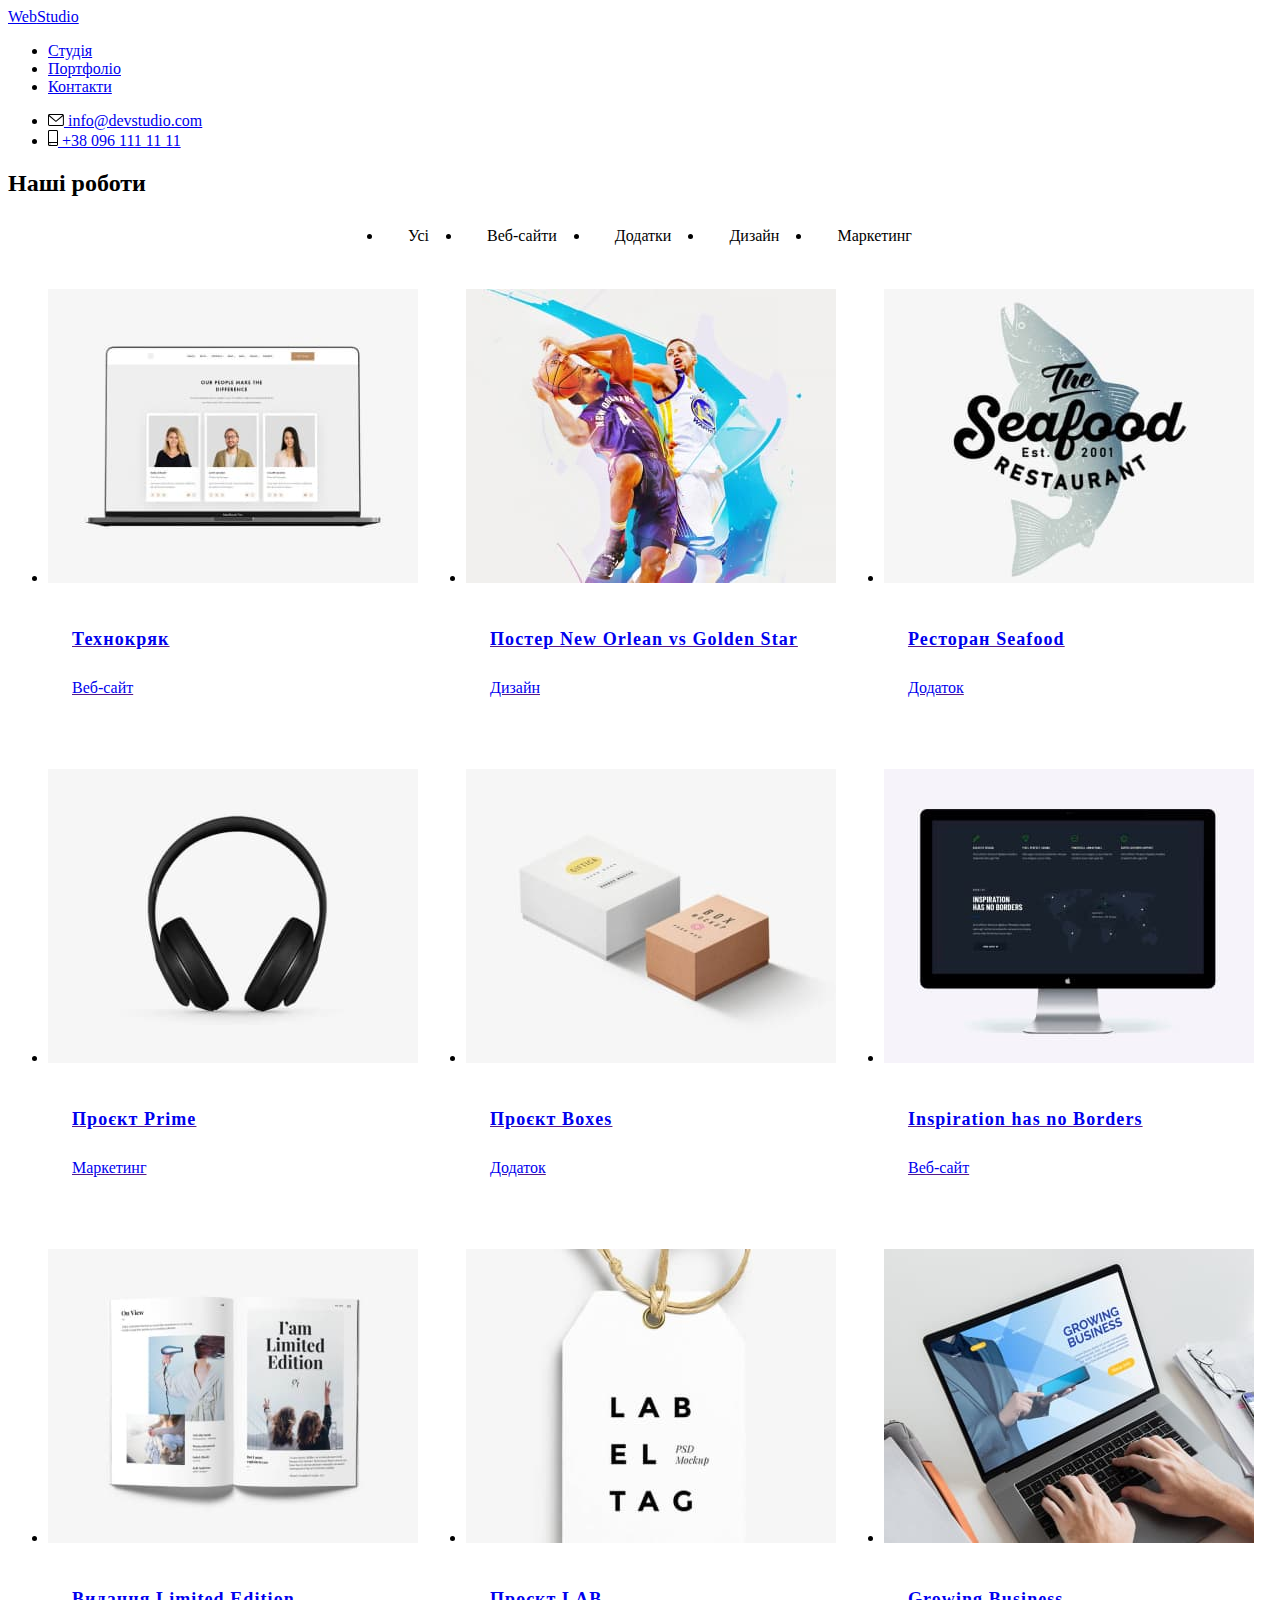
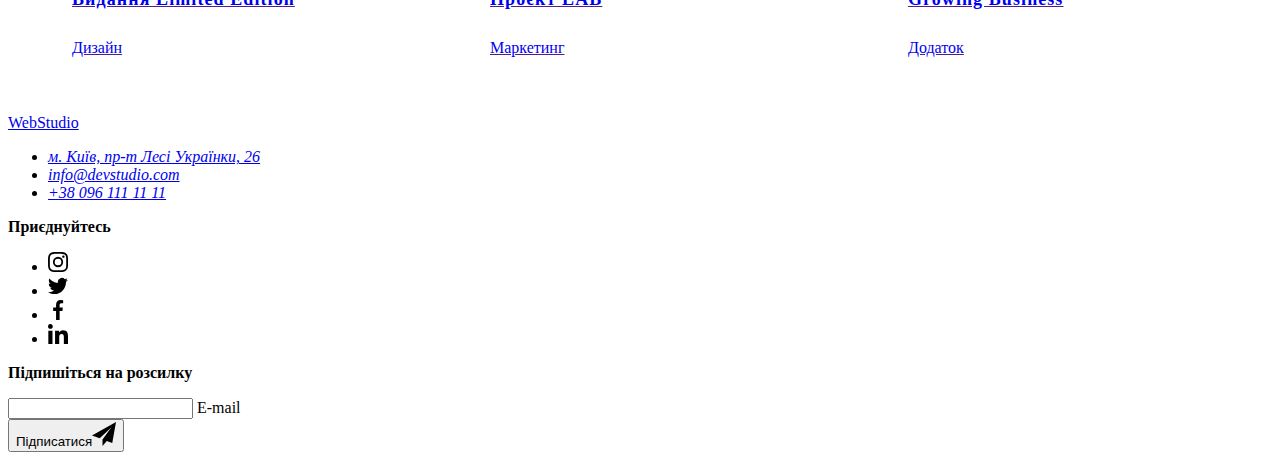
==== portfolio.html @ 1784bf15 "copied files" ====
<!DOCTYPE html>
<html lang="uk">
  <head>
    <meta charset="UTF-8" />
    <meta http-equiv="X-UA-Compatible" content="IE=edge" />
    <meta name="viewport" content="width=device-width, initial-scale=1.0" />
    <title>Портфоліо</title>
    <link rel="preconnect" href="https://fonts.googleapis.com" />
    <link rel="preconnect" href="https://fonts.gstatic.com" crossorigin />
    <link
      href="https://fonts.googleapis.com/css2?family=Raleway:wght@700&family=Roboto:wght@400;500;700;900&display=swap"
      rel="stylesheet"
    />
    <link rel="stylesheet" href="./css/styles.css" />
  </head>

  <body>
    <header class="header">
      <div class="container main-menu">
        <a href="./index.html" class="logo no-decoration">
          <span class="accent-logo">Web</span>Studio
        </a>
        <nav>
          <ul class="menu style-none">
            <li class="menu-item">
              <a class="menu-link no-decoration" href="./index.html">Студія</a>
            </li>
            <li class="menu-item">
              <a class="menu-link current no-decoration" href="./portfolio.html">Портфоліо</a>
            </li>
            <li class="menu-item">
              <a class="menu-link no-decoration" href="#contacts">Контакти</a>
            </li>
          </ul>
        </nav>
        <ul class="communication-list style-none">
          <li class="communication-item">
            <a
              class="communication-link no-decoration"
              href="mailto:info@devstudio.com"
              rel="noopener noreferrer nofollow"
              target="_blank"
            >
              <svg width="16" height="12" class="icon-communication">
                <use href="./images/sprite.svg#envelope"></use>
              </svg>
              info@devstudio.com</a
            >
          </li>
          <li class="communication-item">
            <a class="communication-link no-decoration" href="tel:+380961111111">
              <svg width="10" height="16" class="icon-communication">
                <use href="./images/sprite.svg#smartphone"></use>
              </svg>
              +38 096 111 11 11</a
            >
          </li>
        </ul>
      </div>
    </header>

    <main>
      <!-- Portfolio section -->
      <section class="portfolio section">
        <div class="container">
          <h2 class="visually-hidden">Наші роботи</h2>
          <ul class="projects-filter style-none">
            <li class="filter-item">
              <button type="button" class="filter-btn cursor">Усі</button>
            </li>
            <li class="filter-item">
              <button type="button" class="filter-btn cursor">Веб-сайти</button>
            </li>
            <li class="filter-item">
              <button type="button" class="filter-btn cursor">Додатки</button>
            </li>
            <li class="filter-item">
              <button type="button" class="filter-btn cursor">Дизайн</button>
            </li>
            <li class="filter-item">
              <button type="button" class="filter-btn cursor">Маркетинг</button>
            </li>
          </ul>
          <ul class="projects-list style-none">
            <li class="projects-item">
              <a href="" class="project-link no-decoration">
                <div class="project-thumb">
                  <img
                    class="full-width"
                    src="./images/portfolio/technokriak.jpg"
                    alt="веб-сайт компанії на екрані ноутбука"
                    width="370"
                    height="294"
                  />
                  <p class="project-details">
                    Ресурс пропонує комплексні пропозиції з різним рівнем функціоналу та сервісів.
                    Все це дозволить відвідувачу отримати вичерпні відомості про компанію чи
                    приватну особу.
                  </p>
                </div>

                <div class="title-wrap">
                  <h3 class="project-title">Технокряк</h3>
                  <p class="project-desc">Веб-сайт</p>
                </div>
              </a>
            </li>
            <li class="projects-item">
              <a href="" class="project-link no-decoration">
                <div class="project-thumb">
                  <img
                    class="full-width"
                    src="./images/portfolio/poster.jpg"
                    alt="баскетболісти борються за м'яч"
                    width="370"
                    height="294"
                  />
                  <p class="project-details">
                    Ресурс пропонує комплексні пропозиції з різним рівнем функціоналу та сервісів.
                    Все це дозволить відвідувачу отримати вичерпні відомості про компанію чи
                    приватну особу.
                  </p>
                </div>

                <div class="title-wrap">
                  <h3 class="project-title">Постер New Orlean vs Golden Star</h3>
                  <p class="project-desc">Дизайн</p>
                </div>
              </a>
            </li>
            <li class="projects-item">
              <a href="" class="project-link no-decoration">
                <div class="project-thumb">
                  <img
                    class="full-width"
                    src="./images/portfolio/restaurant.jpg"
                    alt="логотип ресторану"
                    width="370"
                    height="294"
                  />
                  <p class="project-details">
                    Ресурс пропонує комплексні пропозиції з різним рівнем функціоналу та сервісів.
                    Все це дозволить відвідувачу отримати вичерпні відомості про компанію чи
                    приватну особу.
                  </p>
                </div>

                <div class="title-wrap">
                  <h3 class="project-title">Ресторан Seafood</h3>
                  <p class="project-desc">Додаток</p>
                </div>
              </a>
            </li>
            <li class="projects-item">
              
              <a href="" class="project-link no-decoration">
                <div class="project-thumb">
<img
                  class="full-width"
                  src="./images/portfolio/project-prime.jpg"
                  alt="навушники"
                  width="370"
                  height="294"
                />
                <p class="project-details">
                  Ресурс пропонує комплексні пропозиції з різним рівнем функціоналу та сервісів. Все
                  це дозволить відвідувачу отримати вичерпні відомості про компанію чи приватну
                  особу.
                </p>
                </div>
                
                <div class="title-wrap">
                  <h3 class="project-title">Проєкт Prime</h3>
                  <p class="project-desc">Маркетинг</p>
                </div>
              </a>
            </li>
            <li class="projects-item">
                            <a href="" class="project-link no-decoration">
                
                <div class="project-thumb">
<img
                  class="full-width"
                  src="./images/portfolio/project-boxes.jpg"
                  alt="різноманітні коробки"
                  width="370"
                  height="294"
                />
                 <p class="project-details">
                  Ресурс пропонує комплексні пропозиції з різним рівнем функціоналу та сервісів. Все
                  це дозволить відвідувачу отримати вичерпні відомості про компанію чи приватну
                  особу.
                </p>
                </div>              
                <div class="title-wrap">
                  <h3 class="project-title">Проєкт Boxes</h3>
                  <p class="project-desc">Додаток</p>
                </div>
              </a>
            </li>
            <li class="projects-item">
              <a href="" class="project-link no-decoration">
                <div class="project-thumb">
                   <img
                  class="full-width"
                  src="./images/portfolio/website.jpg"
                  alt="веб-сайт компанії на екрані комп'ютера"
                  width="370"
                  height="294"
                />
                 <p class="project-details">
                  Ресурс пропонує комплексні пропозиції з різним рівнем функціоналу та сервісів. Все
                  це дозволить відвідувачу отримати вичерпні відомості про компанію чи приватну
                  особу.
                </p>
                </div>
               
                <div class="title-wrap">
                  <h3 class="project-title">Inspiration has no Borders</h3>
                  <p class="project-desc">Веб-сайт</p>
                </div>
              </a>
            </li>
            <li class="projects-item">
              <a href="" class="project-link no-decoration">
                <div class="project-thumb">
                  <img
                  class="full-width"
                  src="./images/portfolio/publication.jpg"
                  alt="розворот журналу"
                  width="370"
                  height="294"
                />
                 <p class="project-details">
                  Ресурс пропонує комплексні пропозиції з різним рівнем функціоналу та сервісів. Все
                  це дозволить відвідувачу отримати вичерпні відомості про компанію чи приватну
                  особу.
                </p>
                </div>
                
                <div class="title-wrap">
                  <h3 class="project-title">Видання Limited Edition</h3>
                  <p class="project-desc">Дизайн</p>
                </div>
              </a>
            </li>
            <li class="projects-item">
              <a href="" class="project-link no-decoration">
                <div class="project-thumb">
                   <img
                  class="full-width"
                  src="images/portfolio/project-lab.jpg"
                  alt="лейбл для маркетингу"
                  width="370"
                  height="294"
                />
                 <p class="project-details">
                  Ресурс пропонує комплексні пропозиції з різним рівнем функціоналу та сервісів. Все
                  це дозволить відвідувачу отримати вичерпні відомості про компанію чи приватну
                  особу.
                </p>
                </div>
               
                <div class="title-wrap">
                  <h3 class="project-title">Проєкт LAB</h3>
                  <p class="project-desc">Маркетинг</p>
                </div>
              </a>
            </li>
            <li class="projects-item">
              <a href="" class="project-link no-decoration">
                <div class="project-thumb">
 <img
                  class="full-width"
                  src="./images/portfolio/buisness.jpg"
                  alt="людина працює на ноубуці з додатком"
                  width="370"
                  height="294"
                />
                 <p class="project-details">
                  Ресурс пропонує комплексні пропозиції з різним рівнем функціоналу та сервісів. Все
                  це дозволить відвідувачу отримати вичерпні відомості про компанію чи приватну
                  особу.
                </p>
                </div>
               
                <div class="title-wrap">
                  <h3 class="project-title">Growing Business</h3>
                  <p class="project-desc">Додаток</p>
                </div>
              </a>
            </li>
          </ul>
        </div>
      </section>
    </main>
   <footer id="contacts" class="footer">
      <div class="container footer-wrap">
        <div class="footer-contacts">
          <a href="./index.html" class="logo footer-logo no-decoration">
            <p lang="en"><span class="accent-logo">Web</span>Studio</p>
          </a>
          <address class="contacts">
            <ul class="contacts-list style-none">
              <li class="contacts-item">
                <a
                  href="https://goo.gl/maps/mMnY23ugtFwCM5wb8"
                  rel="noopener noreferrer nofollow"
                  target="_blank"
                  class="address no-decoration"
                  >м. Київ, пр-т Лесі Українки, 26</a
                >
              </li>
              <li class="contacts-item">
                <a
                  href="mailto:info@devstudio.com"
                  rel="noopener noreferrer nofollow"
                  target="_blank"
                  class="contacts-link no-decoration"
                  >info@devstudio.com</a
                >
              </li>
              <li class="contacts-item">
                <a href="tel:+380961111111" class="contacts-link no-decoration"
                  >+38 096 111 11 11</a
                >
              </li>
            </ul>
          </address>
        </div>
        <div class="follow">
          <p class="join"><strong>Приєднуйтесь</strong></p>
          <ul class="company-socials-list style-none">
            <li class="company-socials-item">
              <a href="" class="company-socials-link">
                <svg width="20" height="20" class="icon-company-socials">
                  <use href="./images/sprite.svg#instagram"></use>
                </svg>
              </a>
            </li>
            <li class="company-socials-item">
              <a href="" class="company-socials-link">
                <svg width="20" height="20" class="icon-company-socials">
                  <use href="./images/sprite.svg#twitter"></use>
                </svg>
              </a>
            </li>
            <li class="company-socials-item">
              <a href="" class="company-socials-link">
                <svg width="20" height="20" class="icon-company-socials">
                  <use href="./images/sprite.svg#facebook"></use></svg
              ></a>
            </li>
            <li class="company-socials-item">
              <a href="" class="company-socials-link">
                <svg width="20" height="20" class="icon-company-socials">
                  <use href="./images/sprite.svg#linkedin"></use>
                </svg>
              </a>
            </li>
          </ul>
        </div>
        <div class="mailing">
          <p class="mailing-title"><strong>Підпишіться на розсилку</strong></p>
          <form action="" class="mailing-form" id="mailing-form" method="post">
            <div class="mailing-field">
              <input type="email" class="mailing-input" name="mailing-email" />
              <label for="mailing-email" class="mailing-label">E-mail</label>
            </div>

            <button type="submit" class="mailing-btn">
              Підписатися<svg class="icon-send" width="24" height="24">
                <use href="./images/sprite.svg#send"></use>
              </svg>
            </button>
          </form>
        </div>
      </div>
    </footer>
  </body>
</html>
---- css/styles.css ----
/* Works */
/* Team Section */
/* Clients */
/* Portfolio Page */
/* portfolio-filter */
.projects-filter {
  display: flex;
  justify-content: center;
  margin-bottom: 34px;
}

.filter-item:not(:last-child) {
  margin-right: 8px;
}

.filter-btn {
  display: block;
  padding: 6px 25px;
  border: none;
  border-radius: 4px;

  background-color: var(--primary-btn-bg-color);
  color: var(--primary-title-color);
  transition: background-color 250ms cubic-bezier(0.4, 0, 0.2, 1),
    color 250ms cubic-bezier(0.4, 0, 0.2, 1), box-shadow 250ms cubic-bezier(0.4, 0, 0.2, 1);

  font-family: inherit;
  font-weight: 500;
  font-size: 16px;
  line-height: 1.62;
}

.filter-btn:focus,
.filter-btn:hover {
  background-color: var(--accent-color);
  color: var(--secondary-title-color);
  box-shadow: 0px 3px 1px rgba(0, 0, 0, 0.1), 0px 1px 2px rgba(0, 0, 0, 0.08),
    0px 2px 2px rgba(0, 0, 0, 0.12);
}

.filter-btn:active {
  background-color: var(--accent-color);
  color: var(--secondary-title-color);
  box-shadow: 0px 3px 1px rgba(0, 0, 0, 0.1), 0px 1px 2px rgba(0, 0, 0, 0.08),
    0px 2px 2px rgba(0, 0, 0, 0.12);
}

.projects-list {
  display: flex;
  flex-wrap: wrap;
  gap: 30px;
}

.projects-item {
  flex-basis: calc((100% - 60px) / 3);
}

.project-link {
  display: flex;
  flex-direction: column;
  transition: box-shadow 250ms cubic-bezier(0.4, 0, 0.2, 1);
}

.project-link:hover,
.project-link:focus {
  box-shadow: 0px 1px 1px rgba(0, 0, 0, 0.12), 0px 4px 4px rgba(0, 0, 0, 0.06),
    1px 4px 6px rgba(0, 0, 0, 0.16);
}

.project-thumb {
  position: relative;
  overflow: hidden;
}

.project-link:hover .project-details,
.project-link:focus .project-details {
  opacity: 1;
  transform: translateY(0);
}

.project-thumb img {
  display: block;
}

.project-details {
  position: absolute;
  top: 0;
  left: 0;
  height: 100%;
  padding: 63px 24px;

  color: var(--secondary-title-color);
  background-color: rgba(33, 150, 243, 0.9);

  font-size: 18px;
  line-height: 1.55;
  letter-spacing: var(--primary-letter-spacing);
  transform: translateY(100%);
  opacity: 0;
  transition: opacity 250ms cubic-bezier(0.4, 0, 0.2, 1),
    transform 250ms cubic-bezier(0.4, 0, 0.2, 1);
}

.title-wrap {
  padding: 20px 24px;
  border-bottom: 1px solid var(--primary-border-color);
  border-right: 1px solid var(--primary-border-color);
  border-left: 1px solid var(--primary-border-color);
}

.project-title {
  margin-bottom: 4px;
  font-weight: 700;

  color: var(--primary-title-color);

  font-size: 18px;
  line-height: 2;
  letter-spacing: 0.06em;
}

.project-desc {
  color: var(--main-text-color);

  line-height: 1.87;
}

/* Footer */
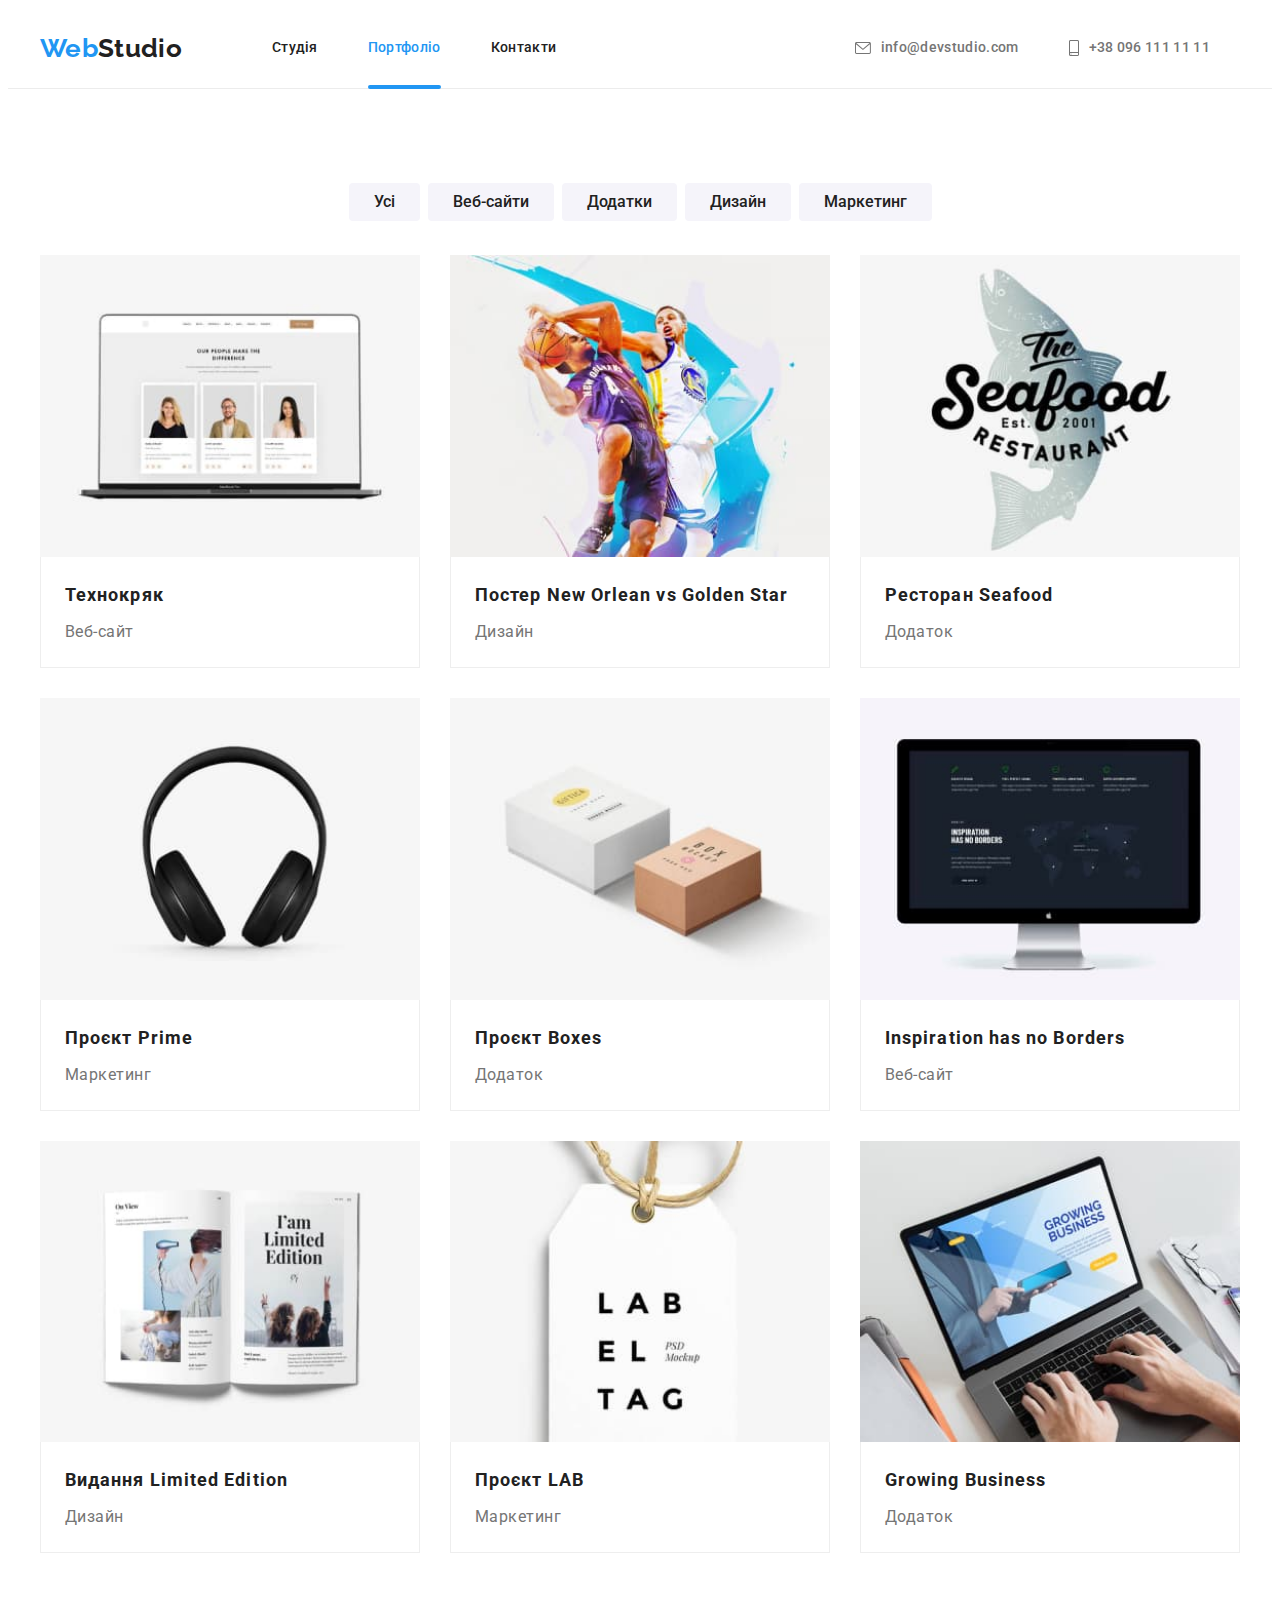
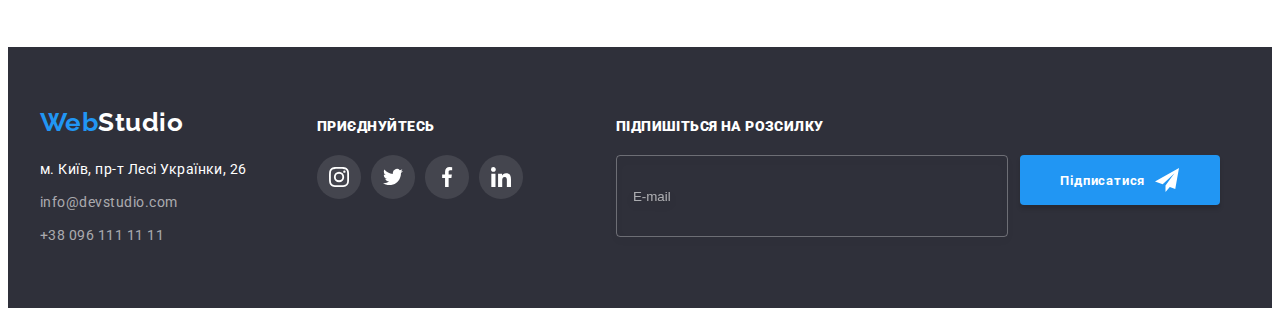
==== commit c6b40d1b: "refactoring portfolio" ====
--- a/portfolio.html
+++ b/portfolio.html
@@ -11,45 +11,45 @@
       href="https://fonts.googleapis.com/css2?family=Raleway:wght@700&family=Roboto:wght@400;500;700;900&display=swap"
       rel="stylesheet"
     />
-    <link rel="stylesheet" href="./css/styles.css" />
+    <link rel="stylesheet" href="./css/main.min.css" />
   </head>
 
   <body>
     <header class="header">
-      <div class="container main-menu">
+      <div class="container menu">
         <a href="./index.html" class="logo no-decoration">
-          <span class="accent-logo">Web</span>Studio
+          <span class="logo__accent">Web</span>Studio
         </a>
         <nav>
-          <ul class="menu style-none">
-            <li class="menu-item">
-              <a class="menu-link no-decoration" href="./index.html">Студія</a>
-            </li>
-            <li class="menu-item">
-              <a class="menu-link current no-decoration" href="./portfolio.html">Портфоліо</a>
-            </li>
-            <li class="menu-item">
-              <a class="menu-link no-decoration" href="#contacts">Контакти</a>
+          <ul class="menu__list style-none">
+            <li class="menu__item">
+              <a class="menu__link no-decoration" href="./index.html">Студія</a>
+            </li>
+            <li class="menu__item">
+              <a class="menu__link current no-decoration" href="./portfolio.html">Портфоліо</a>
+            </li>
+            <li class="menu__item">
+              <a class="menu__link no-decoration" href="#contacts">Контакти</a>
             </li>
           </ul>
         </nav>
-        <ul class="communication-list style-none">
-          <li class="communication-item">
+        <ul class="communication style-none">
+          <li class="communication__item">
             <a
-              class="communication-link no-decoration"
+              class="communication__link no-decoration"
               href="mailto:info@devstudio.com"
               rel="noopener noreferrer nofollow"
               target="_blank"
             >
-              <svg width="16" height="12" class="icon-communication">
+              <svg width="16" height="12" class="communication__icon">
                 <use href="./images/sprite.svg#envelope"></use>
               </svg>
               info@devstudio.com</a
             >
           </li>
-          <li class="communication-item">
-            <a class="communication-link no-decoration" href="tel:+380961111111">
-              <svg width="10" height="16" class="icon-communication">
+          <li class="communication__item">
+            <a class="communication__link no-decoration" href="tel:+380961111111">
+              <svg width="10" height="16" class="communication__icon">
                 <use href="./images/sprite.svg#smartphone"></use>
               </svg>
               +38 096 111 11 11</a
@@ -61,232 +61,230 @@
 
     <main>
       <!-- Portfolio section -->
-      <section class="portfolio section">
+      <section class="section portfolio">
         <div class="container">
           <h2 class="visually-hidden">Наші роботи</h2>
-          <ul class="projects-filter style-none">
-            <li class="filter-item">
-              <button type="button" class="filter-btn cursor">Усі</button>
-            </li>
-            <li class="filter-item">
-              <button type="button" class="filter-btn cursor">Веб-сайти</button>
-            </li>
-            <li class="filter-item">
-              <button type="button" class="filter-btn cursor">Додатки</button>
-            </li>
-            <li class="filter-item">
-              <button type="button" class="filter-btn cursor">Дизайн</button>
-            </li>
-            <li class="filter-item">
-              <button type="button" class="filter-btn cursor">Маркетинг</button>
+          <ul class="filter style-none">
+            <li class="filter__item">
+              <button type="button" class="filter__btn cursor">Усі</button>
+            </li>
+            <li class="filter__item">
+              <button type="button" class="filter__btn cursor">Веб-сайти</button>
+            </li>
+            <li class="filter__item">
+              <button type="button" class="filter__btn cursor">Додатки</button>
+            </li>
+            <li class="filter__item">
+              <button type="button" class="filter__btn cursor">Дизайн</button>
+            </li>
+            <li class="filter__item">
+              <button type="button" class="filter__btn cursor">Маркетинг</button>
             </li>
           </ul>
-          <ul class="projects-list style-none">
-            <li class="projects-item">
-              <a href="" class="project-link no-decoration">
-                <div class="project-thumb">
-                  <img
-                    class="full-width"
+          <ul class="portfolio__list style-none">
+            <li class="portfolio__item">
+              <a href="" class="portfolio__links no-decoration">
+                <div class="portfolio__thumbs">
+                  <img
+                    class="portfolio__img full-width"
                     src="./images/portfolio/technokriak.jpg"
                     alt="веб-сайт компанії на екрані ноутбука"
                     width="370"
                     height="294"
                   />
-                  <p class="project-details">
-                    Ресурс пропонує комплексні пропозиції з різним рівнем функціоналу та сервісів.
-                    Все це дозволить відвідувачу отримати вичерпні відомості про компанію чи
-                    приватну особу.
-                  </p>
-                </div>
-
-                <div class="title-wrap">
-                  <h3 class="project-title">Технокряк</h3>
-                  <p class="project-desc">Веб-сайт</p>
-                </div>
-              </a>
-            </li>
-            <li class="projects-item">
-              <a href="" class="project-link no-decoration">
-                <div class="project-thumb">
-                  <img
-                    class="full-width"
+                  <p class="portfolio__details">
+                    Ресурс пропонує комплексні пропозиції з різним рівнем функціоналу та сервісів.
+                    Все це дозволить відвідувачу отримати вичерпні відомості про компанію чи
+                    приватну особу.
+                  </p>
+                </div>
+
+                <div class="portfolio__titles__wrap">
+                  <h3 class="portfolio__titles">Технокряк</h3>
+                  <p class="portfolio__desc">Веб-сайт</p>
+                </div>
+              </a>
+            </li>
+            <li class="portfolio__item">
+              <a href="" class="portfolio__links no-decoration">
+                <div class="portfolio__thumbs">
+                  <img
+                    class="portfolio__img full-width"
                     src="./images/portfolio/poster.jpg"
                     alt="баскетболісти борються за м'яч"
                     width="370"
                     height="294"
                   />
-                  <p class="project-details">
-                    Ресурс пропонує комплексні пропозиції з різним рівнем функціоналу та сервісів.
-                    Все це дозволить відвідувачу отримати вичерпні відомості про компанію чи
-                    приватну особу.
-                  </p>
-                </div>
-
-                <div class="title-wrap">
-                  <h3 class="project-title">Постер New Orlean vs Golden Star</h3>
-                  <p class="project-desc">Дизайн</p>
-                </div>
-              </a>
-            </li>
-            <li class="projects-item">
-              <a href="" class="project-link no-decoration">
-                <div class="project-thumb">
-                  <img
-                    class="full-width"
+                  <p class="portfolio__details">
+                    Ресурс пропонує комплексні пропозиції з різним рівнем функціоналу та сервісів.
+                    Все це дозволить відвідувачу отримати вичерпні відомості про компанію чи
+                    приватну особу.
+                  </p>
+                </div>
+
+                <div class="portfolio__titles__wrap">
+                  <h3 class="portfolio__titles">Постер New Orlean vs Golden Star</h3>
+                  <p class="portfolio__desc">Дизайн</p>
+                </div>
+              </a>
+            </li>
+            <li class="portfolio__item">
+              <a href="" class="portfolio__links no-decoration">
+                <div class="portfolio__thumbs">
+                  <img
+                    class="portfolio__img full-width"
                     src="./images/portfolio/restaurant.jpg"
                     alt="логотип ресторану"
                     width="370"
                     height="294"
                   />
-                  <p class="project-details">
-                    Ресурс пропонує комплексні пропозиції з різним рівнем функціоналу та сервісів.
-                    Все це дозволить відвідувачу отримати вичерпні відомості про компанію чи
-                    приватну особу.
-                  </p>
-                </div>
-
-                <div class="title-wrap">
-                  <h3 class="project-title">Ресторан Seafood</h3>
-                  <p class="project-desc">Додаток</p>
-                </div>
-              </a>
-            </li>
-            <li class="projects-item">
-              
-              <a href="" class="project-link no-decoration">
-                <div class="project-thumb">
-<img
-                  class="full-width"
-                  src="./images/portfolio/project-prime.jpg"
-                  alt="навушники"
-                  width="370"
-                  height="294"
-                />
-                <p class="project-details">
-                  Ресурс пропонує комплексні пропозиції з різним рівнем функціоналу та сервісів. Все
-                  це дозволить відвідувачу отримати вичерпні відомості про компанію чи приватну
-                  особу.
-                </p>
-                </div>
-                
-                <div class="title-wrap">
-                  <h3 class="project-title">Проєкт Prime</h3>
-                  <p class="project-desc">Маркетинг</p>
-                </div>
-              </a>
-            </li>
-            <li class="projects-item">
-                            <a href="" class="project-link no-decoration">
-                
-                <div class="project-thumb">
-<img
-                  class="full-width"
-                  src="./images/portfolio/project-boxes.jpg"
-                  alt="різноманітні коробки"
-                  width="370"
-                  height="294"
-                />
-                 <p class="project-details">
-                  Ресурс пропонує комплексні пропозиції з різним рівнем функціоналу та сервісів. Все
-                  це дозволить відвідувачу отримати вичерпні відомості про компанію чи приватну
-                  особу.
-                </p>
-                </div>              
-                <div class="title-wrap">
-                  <h3 class="project-title">Проєкт Boxes</h3>
-                  <p class="project-desc">Додаток</p>
-                </div>
-              </a>
-            </li>
-            <li class="projects-item">
-              <a href="" class="project-link no-decoration">
-                <div class="project-thumb">
-                   <img
-                  class="full-width"
-                  src="./images/portfolio/website.jpg"
-                  alt="веб-сайт компанії на екрані комп'ютера"
-                  width="370"
-                  height="294"
-                />
-                 <p class="project-details">
-                  Ресурс пропонує комплексні пропозиції з різним рівнем функціоналу та сервісів. Все
-                  це дозволить відвідувачу отримати вичерпні відомості про компанію чи приватну
-                  особу.
-                </p>
-                </div>
-               
-                <div class="title-wrap">
-                  <h3 class="project-title">Inspiration has no Borders</h3>
-                  <p class="project-desc">Веб-сайт</p>
-                </div>
-              </a>
-            </li>
-            <li class="projects-item">
-              <a href="" class="project-link no-decoration">
-                <div class="project-thumb">
-                  <img
-                  class="full-width"
-                  src="./images/portfolio/publication.jpg"
-                  alt="розворот журналу"
-                  width="370"
-                  height="294"
-                />
-                 <p class="project-details">
-                  Ресурс пропонує комплексні пропозиції з різним рівнем функціоналу та сервісів. Все
-                  це дозволить відвідувачу отримати вичерпні відомості про компанію чи приватну
-                  особу.
-                </p>
-                </div>
-                
-                <div class="title-wrap">
-                  <h3 class="project-title">Видання Limited Edition</h3>
-                  <p class="project-desc">Дизайн</p>
-                </div>
-              </a>
-            </li>
-            <li class="projects-item">
-              <a href="" class="project-link no-decoration">
-                <div class="project-thumb">
-                   <img
-                  class="full-width"
-                  src="images/portfolio/project-lab.jpg"
-                  alt="лейбл для маркетингу"
-                  width="370"
-                  height="294"
-                />
-                 <p class="project-details">
-                  Ресурс пропонує комплексні пропозиції з різним рівнем функціоналу та сервісів. Все
-                  це дозволить відвідувачу отримати вичерпні відомості про компанію чи приватну
-                  особу.
-                </p>
-                </div>
-               
-                <div class="title-wrap">
-                  <h3 class="project-title">Проєкт LAB</h3>
-                  <p class="project-desc">Маркетинг</p>
-                </div>
-              </a>
-            </li>
-            <li class="projects-item">
-              <a href="" class="project-link no-decoration">
-                <div class="project-thumb">
- <img
-                  class="full-width"
-                  src="./images/portfolio/buisness.jpg"
-                  alt="людина працює на ноубуці з додатком"
-                  width="370"
-                  height="294"
-                />
-                 <p class="project-details">
-                  Ресурс пропонує комплексні пропозиції з різним рівнем функціоналу та сервісів. Все
-                  це дозволить відвідувачу отримати вичерпні відомості про компанію чи приватну
-                  особу.
-                </p>
-                </div>
-               
-                <div class="title-wrap">
-                  <h3 class="project-title">Growing Business</h3>
-                  <p class="project-desc">Додаток</p>
+                  <p class="portfolio__details">
+                    Ресурс пропонує комплексні пропозиції з різним рівнем функціоналу та сервісів.
+                    Все це дозволить відвідувачу отримати вичерпні відомості про компанію чи
+                    приватну особу.
+                  </p>
+                </div>
+
+                <div class="portfolio__titles__wrap">
+                  <h3 class="portfolio__titles">Ресторан Seafood</h3>
+                  <p class="portfolio__desc">Додаток</p>
+                </div>
+              </a>
+            </li>
+            <li class="portfolio__item">
+              <a href="" class="portfolio__links no-decoration">
+                <div class="portfolio__thumbs">
+                  <img
+                    class="portfolio__img full-width"
+                    src="./images/portfolio/project-prime.jpg"
+                    alt="навушники"
+                    width="370"
+                    height="294"
+                  />
+                  <p class="portfolio__details">
+                    Ресурс пропонує комплексні пропозиції з різним рівнем функціоналу та сервісів.
+                    Все це дозволить відвідувачу отримати вичерпні відомості про компанію чи
+                    приватну особу.
+                  </p>
+                </div>
+
+                <div class="portfolio__titles__wrap">
+                  <h3 class="portfolio__titles">Проєкт Prime</h3>
+                  <p class="portfolio__desc">Маркетинг</p>
+                </div>
+              </a>
+            </li>
+            <li class="portfolio__item">
+              <a href="" class="portfolio__links no-decoration">
+                <div class="portfolio__thumbs">
+                  <img
+                    class="portfolio__img full-width"
+                    src="./images/portfolio/project-boxes.jpg"
+                    alt="різноманітні коробки"
+                    width="370"
+                    height="294"
+                  />
+                  <p class="portfolio__details">
+                    Ресурс пропонує комплексні пропозиції з різним рівнем функціоналу та сервісів.
+                    Все це дозволить відвідувачу отримати вичерпні відомості про компанію чи
+                    приватну особу.
+                  </p>
+                </div>
+                <div class="portfolio__titles__wrap">
+                  <h3 class="portfolio__titles">Проєкт Boxes</h3>
+                  <p class="portfolio__desc">Додаток</p>
+                </div>
+              </a>
+            </li>
+            <li class="portfolio__item">
+              <a href="" class="portfolio__links no-decoration">
+                <div class="portfolio__thumbs">
+                  <img
+                    class="portfolio__img full-width"
+                    src="./images/portfolio/website.jpg"
+                    alt="веб-сайт компанії на екрані комп'ютера"
+                    width="370"
+                    height="294"
+                  />
+                  <p class="portfolio__details">
+                    Ресурс пропонує комплексні пропозиції з різним рівнем функціоналу та сервісів.
+                    Все це дозволить відвідувачу отримати вичерпні відомості про компанію чи
+                    приватну особу.
+                  </p>
+                </div>
+
+                <div class="portfolio__titles__wrap">
+                  <h3 class="portfolio__titles">Inspiration has no Borders</h3>
+                  <p class="portfolio__desc">Веб-сайт</p>
+                </div>
+              </a>
+            </li>
+            <li class="portfolio__item">
+              <a href="" class="portfolio__links no-decoration">
+                <div class="portfolio__thumbs">
+                  <img
+                    class="portfolio__img full-width"
+                    src="./images/portfolio/publication.jpg"
+                    alt="розворот журналу"
+                    width="370"
+                    height="294"
+                  />
+                  <p class="portfolio__details">
+                    Ресурс пропонує комплексні пропозиції з різним рівнем функціоналу та сервісів.
+                    Все це дозволить відвідувачу отримати вичерпні відомості про компанію чи
+                    приватну особу.
+                  </p>
+                </div>
+
+                <div class="portfolio__titles__wrap">
+                  <h3 class="portfolio__titles">Видання Limited Edition</h3>
+                  <p class="portfolio__desc">Дизайн</p>
+                </div>
+              </a>
+            </li>
+            <li class="portfolio__item">
+              <a href="" class="portfolio__links no-decoration">
+                <div class="portfolio__thumbs">
+                  <img
+                    class="portfolio__img full-width"
+                    src="images/portfolio/project-lab.jpg"
+                    alt="лейбл для маркетингу"
+                    width="370"
+                    height="294"
+                  />
+                  <p class="portfolio__details">
+                    Ресурс пропонує комплексні пропозиції з різним рівнем функціоналу та сервісів.
+                    Все це дозволить відвідувачу отримати вичерпні відомості про компанію чи
+                    приватну особу.
+                  </p>
+                </div>
+
+                <div class="portfolio__titles__wrap">
+                  <h3 class="portfolio__titles">Проєкт LAB</h3>
+                  <p class="portfolio__desc">Маркетинг</p>
+                </div>
+              </a>
+            </li>
+            <li class="portfolio__item">
+              <a href="" class="portfolio__links no-decoration">
+                <div class="portfolio__thumbs">
+                  <img
+                    class="portfolio__img full-width"
+                    src="./images/portfolio/buisness.jpg"
+                    alt="людина працює на ноубуці з додатком"
+                    width="370"
+                    height="294"
+                  />
+                  <p class="portfolio__details">
+                    Ресурс пропонує комплексні пропозиції з різним рівнем функціоналу та сервісів.
+                    Все це дозволить відвідувачу отримати вичерпні відомості про компанію чи
+                    приватну особу.
+                  </p>
+                </div>
+
+                <div class="portfolio__titles__wrap">
+                  <h3 class="portfolio__titles">Growing Business</h3>
+                  <p class="portfolio__desc">Додаток</p>
                 </div>
               </a>
             </li>
@@ -294,34 +292,34 @@
         </div>
       </section>
     </main>
-   <footer id="contacts" class="footer">
-      <div class="container footer-wrap">
-        <div class="footer-contacts">
-          <a href="./index.html" class="logo footer-logo no-decoration">
-            <p lang="en"><span class="accent-logo">Web</span>Studio</p>
+    <footer id="contacts" class="footer">
+      <div class="container footer__wrap">
+        <div class="footer__contacts">
+          <a href="./index.html" class="logo footer__logo no-decoration">
+            <p lang="en"><span class="logo__accent">Web</span>Studio</p>
           </a>
           <address class="contacts">
-            <ul class="contacts-list style-none">
-              <li class="contacts-item">
+            <ul class="contacts__list style-none">
+              <li class="contacts__item">
                 <a
                   href="https://goo.gl/maps/mMnY23ugtFwCM5wb8"
                   rel="noopener noreferrer nofollow"
                   target="_blank"
-                  class="address no-decoration"
+                  class="contacts__address no-decoration"
                   >м. Київ, пр-т Лесі Українки, 26</a
                 >
               </li>
-              <li class="contacts-item">
+              <li class="contacts__item">
                 <a
                   href="mailto:info@devstudio.com"
                   rel="noopener noreferrer nofollow"
                   target="_blank"
-                  class="contacts-link no-decoration"
+                  class="contacts__link no-decoration"
                   >info@devstudio.com</a
                 >
               </li>
-              <li class="contacts-item">
-                <a href="tel:+380961111111" class="contacts-link no-decoration"
+              <li class="contacts__item">
+                <a href="tel:+380961111111" class="contacts__link no-decoration"
                   >+38 096 111 11 11</a
                 >
               </li>
@@ -329,31 +327,32 @@
           </address>
         </div>
         <div class="follow">
-          <p class="join"><strong>Приєднуйтесь</strong></p>
-          <ul class="company-socials-list style-none">
-            <li class="company-socials-item">
-              <a href="" class="company-socials-link">
-                <svg width="20" height="20" class="icon-company-socials">
+          <p class="follow__title"><strong>Приєднуйтесь</strong></p>
+          <ul class="socials style-none">
+            <li class="socials__item">
+              <a href="" class="socials__links footer-socials-link">
+                <svg width="20" height="20" class="socials__icon">
                   <use href="./images/sprite.svg#instagram"></use>
                 </svg>
               </a>
             </li>
-            <li class="company-socials-item">
-              <a href="" class="company-socials-link">
-                <svg width="20" height="20" class="icon-company-socials">
+            <li class="socials__item">
+              <a href="" class="socials__links footer-socials-link">
+                <svg width="20" height="20" class="socials__icon">
                   <use href="./images/sprite.svg#twitter"></use>
                 </svg>
               </a>
             </li>
-            <li class="company-socials-item">
-              <a href="" class="company-socials-link">
-                <svg width="20" height="20" class="icon-company-socials">
-                  <use href="./images/sprite.svg#facebook"></use></svg
-              ></a>
-            </li>
-            <li class="company-socials-item">
-              <a href="" class="company-socials-link">
-                <svg width="20" height="20" class="icon-company-socials">
+            <li class="socials__item">
+              <a href="" class="socials__links footer-socials-link">
+                <svg width="20" height="20" class="socials__icon">
+                  <use href="./images/sprite.svg#facebook"></use>
+                </svg>
+              </a>
+            </li>
+            <li class="socials__item">
+              <a href="" class="socials__links footer-socials-link">
+                <svg width="20" height="20" class="socials__icon">
                   <use href="./images/sprite.svg#linkedin"></use>
                 </svg>
               </a>
@@ -361,15 +360,11 @@
           </ul>
         </div>
         <div class="mailing">
-          <p class="mailing-title"><strong>Підпишіться на розсилку</strong></p>
-          <form action="" class="mailing-form" id="mailing-form" method="post">
-            <div class="mailing-field">
-              <input type="email" class="mailing-input" name="mailing-email" />
-              <label for="mailing-email" class="mailing-label">E-mail</label>
-            </div>
-
-            <button type="submit" class="mailing-btn">
-              Підписатися<svg class="icon-send" width="24" height="24">
+          <p class="mailing__title"><strong>Підпишіться на розсилку</strong></p>
+          <form action="" class="mailing__form" id="mailing-form" method="post">
+            <input type="email" class="mailing__input" name="mailing-email" placeholder="E-mail" />
+            <button type="submit" class="mailing__btn">
+              Підписатися<svg class="mailing__icon" width="24" height="24">
                 <use href="./images/sprite.svg#send"></use>
               </svg>
             </button>
--- a/css/main.min.css
+++ b/css/main.min.css
@@ -0,0 +1 @@
+:root{--primary-bg-color: #ffffff;--secondary-bg-color: #2f303a;--third-bg-color: #f5f4fa;--primary-btn-bg-color: #f5f4fa;--secondary-btn-bg-color: #2196f3;--third-btn-bg-color: #188ce8;--primary-title-color: #212121;--secondary-title-color: #ffffff;--primary-btn-text: #212121;--secondary-btn-color: #ffffff;--primary-border-color: #eeeeee;--main-text-color: #757575;--accent-color: #2196f3;--header-contact-link: #757575;--footer-contact-link: rgba(255, 255, 255, 0.6);--primary-font-family: "Roboto";--secondary-font-family: "Raleway";--primary-letter-spacing: 0.03em;--primary-socials-color: #afb1b8}h1,h2,h3,h4,h5,h6,p{margin:0;padding:0}ul{margin:0;padding:0}button{border:none}textarea{resize:none}.container{width:1200px;margin:0 auto;padding-left:15px;padding-right:15px}.no-decoration{text-decoration:none}.style-none{list-style:none}.full-width{display:block;width:100%;height:auto}.cursor{cursor:pointer}body{font-family:var(--primary-font-family),sans-serif;background-color:var(--main-bg-color);letter-spacing:var(--primary-letter-spacing)}.section{padding:94px 0}.section-title{margin-bottom:50px;font-weight:700;font-size:36px;text-align:center;line-height:1.17}.header{border-bottom:1px solid #ececec;line-height:1.14;letter-spacing:.02em}.menu{display:flex;align-items:center;position:relative}.menu__item:not(:last-child){margin-right:50px}.menu__list{display:flex}.menu__link{position:relative;display:block;padding:30px 0;color:var(--primary-title-color);transition:color 250ms cubic-bezier(0.4, 0, 0.2, 1);font-weight:500;font-size:14px}.menu__link:hover,.menu__link:focus{color:var(--accent-color)}.logo{display:block;margin-right:90px;color:var(--primary-title-color);font-family:var(--secondary-font-family),sans-serif;font-size:26px;font-weight:700;line-height:1.19}.logo__accent{color:var(--accent-color)}.current{color:var(--accent-color)}.current::after{position:absolute;bottom:-3px;left:0;display:block;width:100%;height:4px;content:"";background-color:#2196f3;border-radius:2px}.communication{display:flex;margin-left:auto}.communication__item{display:flex;align-items:center;margin-right:10px}.communication__link{display:flex;padding:32px 20px;justify-content:center;align-items:center;color:var(--header-contact-link);transition:color 250ms cubic-bezier(0.4, 0, 0.2, 1);font-weight:500;font-size:14px}.communication__link:hover,.communication__link:focus{color:var(--accent-color)}.communication__icon{margin-right:10px;fill:currentColor}.hero{max-width:1600px;margin:0 auto;padding:200px 0;background-color:#c4c4c4;background-image:linear-gradient(to right, rgba(47, 48, 58, 0.4), rgba(47, 48, 58, 0.4)),url(../images/header-background.jpg);background-position:center;background-repeat:no-repeat;background-size:cover;text-align:center;letter-spacing:.06em}.hero__title{max-width:695px;margin:0 auto;margin-bottom:30px;color:var(--secondary-title-color);font-weight:900;font-size:44px;line-height:1.36;text-transform:uppercase}.hero__btn{padding:10px 32px;background-color:var(--secondary-btn-bg-color);box-shadow:0px 4px 4px rgba(0,0,0,.15);border:none;border-radius:4px;color:var(--secondary-title-color);transition:background-color 250ms cubic-bezier(0.4, 0, 0.2, 1);font-family:inherit;font-weight:700;line-height:1.88}.hero__btn:active,.hero__btn:hover,.hero__btn:focus{background-color:var(--third-btn-bg-color)}.visually-hidden{position:absolute;width:1px;height:1px;margin:-1px;border:0;padding:0;white-space:nowrap;-webkit-clip-path:inset(100%);clip-path:inset(100%);clip:rect(0 0 0 0);overflow:hidden}.features{padding-bottom:0}.features__list{display:flex}.features__item:not(:last-child){margin-right:30px}.features__icon{display:flex;width:270px;height:120px;margin-bottom:30px;align-items:center;justify-content:center;background-color:#f5f4fa}.features__title{margin-bottom:10px;font-weight:700;font-size:14px;line-height:1.14;text-transform:uppercase}.features__desc{color:var(--main-text-color);font-size:14px;line-height:1.71}.works__list{display:flex}.works__item{position:relative;flex-basis:calc((100% - 60px)/3)}.works__item:not(:first-child){margin-left:30px}.works__title{position:absolute;bottom:0;display:flex;height:70px;width:100%;justify-content:center;align-items:center;color:var(--secondary-title-color);background-color:rgba(47,48,58,.8);transition:background 250ms cubic-bezier(0.4, 0, 0.2, 1),opacity 250ms cubic-bezier(0.4, 0, 0.2, 1);text-transform:uppercase;font-weight:700;line-height:1.17;letter-spacing:var(--primary-letter-spacing)}.works__title::before{background-color:rgba(47,48,58,.8)}.works__title:hover,.works__title:focus{background:linear-gradient(0deg, rgba(0, 0, 0, 0.2), rgba(0, 0, 0, 0.2)),#d9d9d9;opacity:1}.team{background-color:var(--third-bg-color)}.team__list{display:flex;gap:30px}.team__item{flex-basis:calc((100% - 90px)/4);background:var(--primary-bg-color);box-shadow:0px 1px 3px rgba(0,0,0,.12),0px 1px 1px rgba(0,0,0,.14),0px 2px 1px rgba(0,0,0,.2);border-radius:0px 0px 4px 4px}.team__member{padding:30px 32px}.team__names{margin-bottom:10px;color:var(--primary-title-color);text-align:center;line-height:1.19;font-weight:500}.team__positions{margin-bottom:16px;color:var(--main-text-color);text-align:center;line-height:1.19}.socials{display:flex}.socials__item:not(:last-child){margin-right:10px}.socials__links{width:44px;height:44px;border-radius:50%;display:flex;justify-content:center;align-items:center;color:var(--primary-socials-color);transition:color 250ms cubic-bezier(0.4, 0, 0.2, 1),background-color 250ms cubic-bezier(0.4, 0, 0.2, 1)}.socials__links:hover,.socials__links:focus{color:var(--secondary-btn-color);background-color:var(--accent-color)}.socials__icon{fill:currentColor}.clients__list{display:flex}.clients__item:not(:last-child){margin-right:30px}.clients__link{width:170px;height:92px;display:flex;justify-content:center;align-items:center;color:var(--primary-socials-color);border:1px solid var(--primary-socials-color);border-radius:4px;transition:border 250ms cubic-bezier(0.4, 0, 0.2, 1),color 250ms cubic-bezier(0.4, 0, 0.2, 1)}.clients__link:hover,.clients__link:focus{border:1px solid var(--accent-color);color:var(--accent-color)}.clients__icon{fill:currentColor}.filter{display:flex;justify-content:center;margin-bottom:34px}.filter__item:not(:last-child){margin-right:8px}.filter__btn{display:block;padding:6px 25px;border:none;border-radius:4px;background-color:var(--primary-btn-bg-color);color:var(--primary-title-color);transition:background-color 250ms cubic-bezier(0.4, 0, 0.2, 1),color 250ms cubic-bezier(0.4, 0, 0.2, 1),box-shadow 250ms cubic-bezier(0.4, 0, 0.2, 1);font-family:inherit;font-weight:500;font-size:16px;line-height:1.62}.filter__btn:focus,.filter__btn:hover{background-color:var(--accent-color);color:var(--secondary-title-color);box-shadow:0px 3px 1px rgba(0,0,0,.1),0px 1px 2px rgba(0,0,0,.08),0px 2px 2px rgba(0,0,0,.12)}.filter__btn:active{background-color:var(--accent-color);color:var(--secondary-title-color);box-shadow:0px 3px 1px rgba(0,0,0,.1),0px 1px 2px rgba(0,0,0,.08),0px 2px 2px rgba(0,0,0,.12)}.portfolio__list{display:flex;flex-wrap:wrap;gap:30px}.portfolio__item{flex-basis:calc((100% - 60px)/3)}.portfolio__links{display:flex;flex-direction:column;transition:box-shadow 250ms cubic-bezier(0.4, 0, 0.2, 1)}.portfolio__links:hover,.portfolio__links:focus{box-shadow:0px 1px 1px rgba(0,0,0,.12),0px 4px 4px rgba(0,0,0,.06),1px 4px 6px rgba(0,0,0,.16)}.portfolio__links:hover .portfolio__details,.portfolio__links:focus .portfolio__details{opacity:1;transform:translateY(0)}.portfolio__thumbs{position:relative;overflow:hidden}.portfolio__img{display:block}.portfolio__details{position:absolute;top:0;left:0;height:100%;padding:63px 24px;color:var(--secondary-title-color);background-color:rgba(33,150,243,.9);font-size:18px;line-height:1.55;letter-spacing:var(--primary-letter-spacing);transform:translateY(100%);opacity:0;transition:opacity 250ms cubic-bezier(0.4, 0, 0.2, 1),transform 250ms cubic-bezier(0.4, 0, 0.2, 1)}.portfolio__titles{margin-bottom:4px;font-weight:700;color:var(--primary-title-color);font-size:18px;line-height:2;letter-spacing:.06em}.portfolio__titles__wrap{padding:20px 24px;border-bottom:1px solid var(--primary-border-color);border-right:1px solid var(--primary-border-color);border-left:1px solid var(--primary-border-color)}.portfolio__desc{color:var(--main-text-color);line-height:1.87}.footer{padding-top:60px;padding-bottom:60px;background-color:var(--secondary-bg-color)}.footer__wrap{display:flex;align-items:baseline}.footer__contacts{margin-right:70px}.footer__logo{margin-bottom:20px;margin-right:0;color:var(--secondary-title-color)}.contacts{font-style:normal}.contacts__item{font-size:14px;line-height:1.71}.contacts__item:not(:last-child){margin-bottom:9px}.contacts__address{display:block;color:var(--secondary-title-color);transition:color 250ms cubic-bezier(0.4, 0, 0.2, 1)}.contacts__address:hover,.contacts__address:focus{color:var(--accent-color)}.contacts__link{display:block;color:var(--footer-contact-link);transition:color 250ms cubic-bezier(0.4, 0, 0.2, 1)}.contacts__link:hover,.contacts__link:focus{color:var(--accent-color)}.follow{margin-right:93px}.follow__title{margin-bottom:20px;color:var(--secondary-title-color);font-weight:700;font-size:14px;line-height:1.14;text-transform:uppercase}.footer-socials-link{background-color:rgba(255,255,255,.1);color:var(--secondary-btn-color);transition:background-color 250ms cubic-bezier(0.4, 0, 0.2, 1)}.mailing__form{display:flex;justify-content:space-between}.mailing__title{margin-bottom:20px;color:var(--secondary-title-color);font-weight:700;font-size:14px;line-height:1.14;letter-spacing:var(--primary-letter-spacing);text-transform:uppercase}.mailing__input{width:358px;height:50px;padding:15px 16px;margin-right:12px;background-color:rgba(0,0,0,0);outline:none;border:1px solid rgba(255,255,255,.3);filter:drop-shadow(0px 4px 4px rgba(0, 0, 0, 0.15));border-radius:4px;color:rgba(255,255,255,.6);transform:border 250ms cubic-bezier(0.4, 0, 0.2, 1)}.mailing__input::-moz-placeholder{color:rgba(255,255,255,.6)}.mailing__input:-ms-input-placeholder{color:rgba(255,255,255,.6)}.mailing__input::placeholder{color:rgba(255,255,255,.6)}.mailing__input:hover,.mailing__input:focus{border:1px solid var(--accent-color)}.mailing__btn{width:200px;height:50px;display:flex;align-items:center;justify-content:center;padding:10px;background-color:var(--secondary-btn-bg-color);color:var(--secondary-title-color);box-shadow:0px 4px 4px rgba(0,0,0,.15);border-radius:4px;font-family:inherit;font-weight:700;line-height:1.88;text-align:center;letter-spacing:.06em}.mailing__icon{margin-left:10px;fill:var(--secondary-title-color)}.backdrop{visibility:visible;position:fixed;top:0;left:0;width:100%;height:100%;opacity:1;background-color:rgba(0,0,0,.2);transition:opacity 250ms cubic-bezier(0.4, 0, 0.2, 1),visibility 250ms cubic-bezier(0.4, 0, 0.2, 1)}.is-hidden{opacity:0;visibility:hidden;pointer-events:none}.backdrop.is-hidden .modal{transform:translate(-50%, -50%) scale(0.8)}.modal{position:absolute;top:50%;left:50%;transform:translate(-50%, -50%) scale(1);min-width:528px;min-height:581px;padding:40px;background-color:var(--primary-bg-color);box-shadow:0px 1px 3px rgba(0,0,0,.12),0px 1px 1px rgba(0,0,0,.14),0px 2px 1px rgba(0,0,0,.2);border-radius:4px;transition:transform 250ms cubic-bezier(0.4, 0, 0.2, 1)}.modal__title{margin-bottom:12px;font-weight:700;font-size:20px;line-height:1.15;text-align:center;letter-spacing:var(--primary-letter-spacing);color:var(--primary-title-color)}.modal__close{position:absolute;top:8px;right:8px;width:30px;height:30px;display:flex;align-items:center;justify-content:center;background-color:var(--primary-bg-color);border-radius:50%;border:1px solid rgba(0,0,0,.1);cursor:pointer}.modal__close:hover .modal__icon,.modal__close:focus .modal__icon{fill:var(--accent-color)}.modal__icon{fill:#000;transition:fill 250ms cubic-bezier(0.4, 0, 0.2, 1)}.no-scroll{overflow:hidden}@-webkit-keyframes appearModal{0%{opacity:1;transform:scale(1)}100%{opacity:0;transform:scale(0.7)}}@keyframes appearModal{0%{opacity:1;transform:scale(1)}100%{opacity:0;transform:scale(0.7)}}.form{display:flex;flex-direction:column}.form .form__field{position:relative;margin-bottom:10px}.form__icon{position:absolute;top:50%;left:12px;transform:translateY(-50%);fill:#212121;transition:fill 250ms cubic-bezier(0.4, 0, 0.2, 1)}.form__label{margin-bottom:4px;font-size:12px;line-height:1.17;letter-spacing:.01em;color:var(--main-text-color)}.form__input{outline:none;border:none;width:100%;height:40px;padding-left:42px;border:1px solid rgba(33,33,33,.2);border-radius:4px;transition:border 250ms cubic-bezier(0.4, 0, 0.2, 1)}.form__input:focus,.form__input:hover{outline:none;border:1px solid #2196f3}.form__input:hover+.form__icon,.form__input:focus+.form__icon{fill:var(--accent-color)}.form__comment{padding:12px 16px;margin-bottom:20px;border:none;border:1px solid rgba(33,33,33,.2);border-radius:4px}.form__comment:focus,.form__comment:hover{outline:none;border:1px solid #2196f3}.form__btn{outline:none;display:block;margin:0 auto;width:200px;height:50px;background-color:var(--secondary-btn-bg-color);color:var(--secondary-title-color);box-shadow:0px 4px 4px rgba(0,0,0,.15);border-radius:4px;font-family:inherit;font-weight:700;font-size:16px;line-height:1.88;letter-spacing:.06em}.form__btn:focus,.form__btn:hover{border:1px solid var(--accent-color)}.terms{display:flex;align-items:center;justify-content:center;margin-bottom:30px}.terms__label{display:flex;align-items:center;font-size:14px;line-height:1.71;letter-spacing:.03em;color:#757575}.terms__link{margin-left:4px;font-size:14px;line-height:1.71;letter-spacing:var(--primary-letter-spacing);color:var(--accent-color);outline:none}.terms__link:focus{border:1px solid var(--accent-color)}.terms__icon{position:relative;width:16px;height:15px;margin-right:7px;display:inline-block;border:2px solid #212121;border-radius:3px;transition:border 250ms cubic-bezier(0.4, 0, 0.2, 1),background 250ms cubic-bezier(0.4, 0, 0.2, 1)}.terms__checkbox:hover+.terms__icon,.terms__checkbox:focus+.terms__icon{border:2px solid var(--accent-color)}.terms__checkbox:checked+.terms__icon{border:none;background-image:url(../images/icon-check.svg)}/*# sourceMappingURL=main.min.css.map */